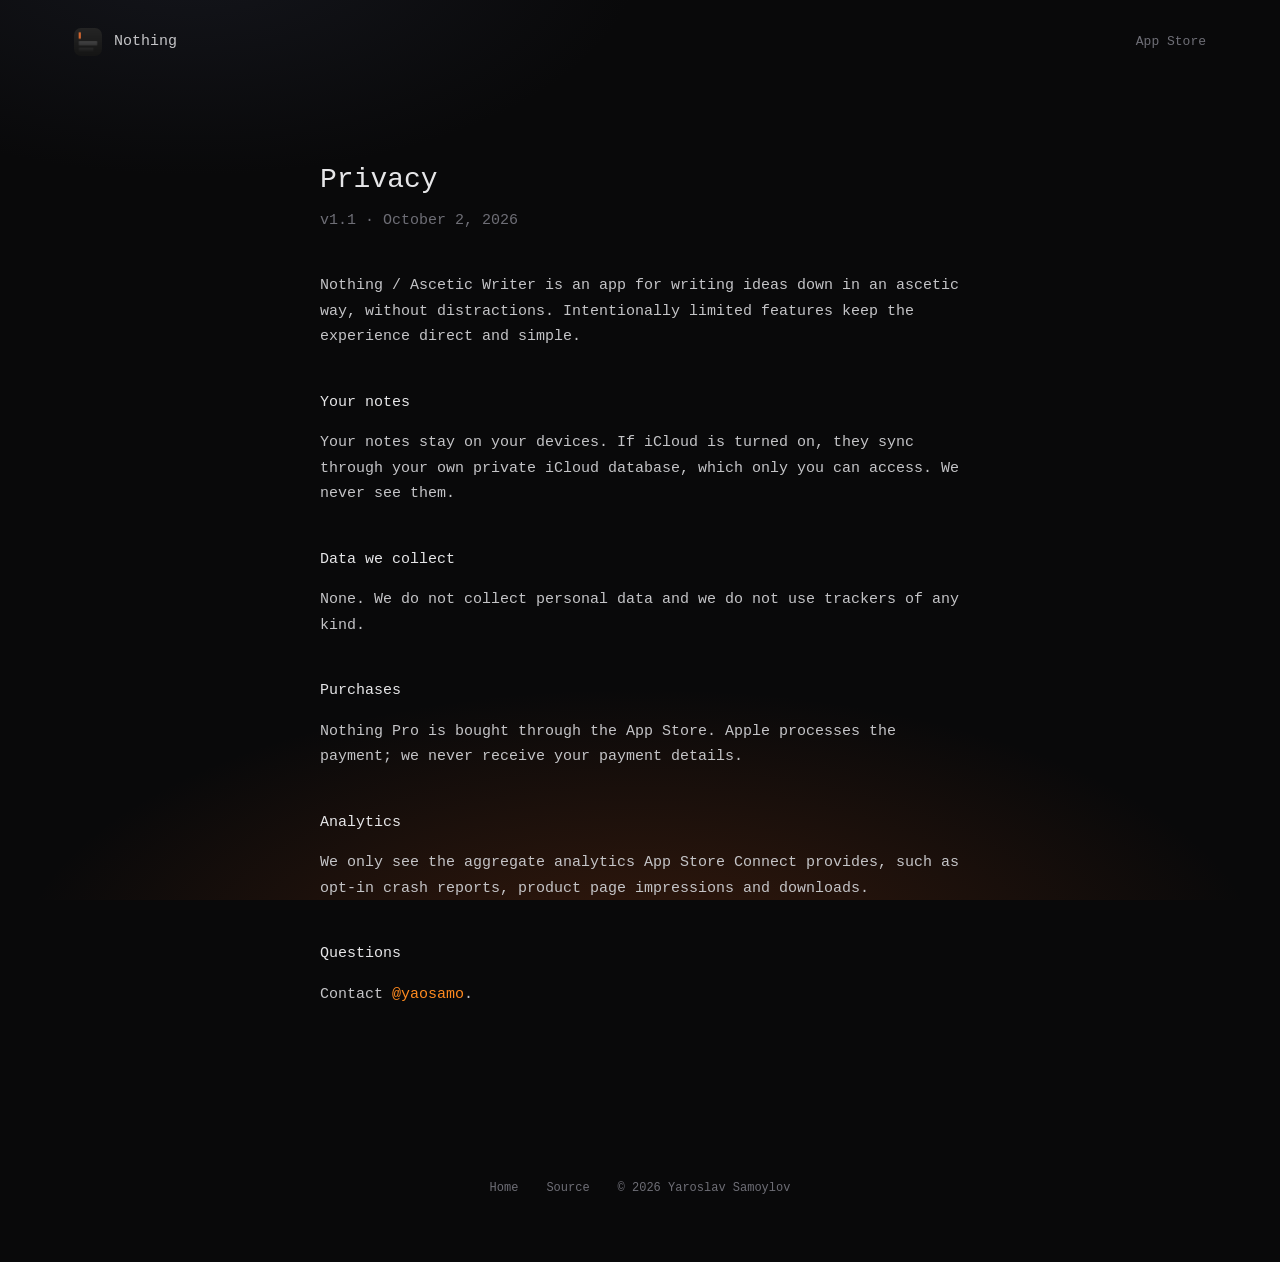
==== site/privacy.html @ 9fa5c8df "Add website in /site for Vercel - Ascetic dark landing page: blinking orange caret, centred app vide" ====
<!doctype html>
<html lang="en">
<head>
  <meta charset="utf-8">
  <meta name="viewport" content="width=device-width, initial-scale=1, viewport-fit=cover">
  <title>Privacy — Nothing</title>
  <meta name="description" content="Privacy policy for Nothing — Ascetic Writer.">
  <meta name="theme-color" content="#09090a">
  <link rel="icon" type="image/png" href="favicon.png">
  <link rel="stylesheet" href="style.css">
</head>
<body>
  <header class="top">
    <a class="brand" href="./">
      <img src="media/icon-256.png" alt="" width="28" height="28">
      <span>Nothing</span>
    </a>
    <a class="store-link" href="https://apps.apple.com/us/app/nothing-ascetic-writer/id1604460952">App Store</a>
  </header>

  <main>
    <article class="doc">
      <h1>Privacy</h1>
      <p class="meta">v1.1 · October 2, 2026</p>

      <p>Nothing / Ascetic Writer is an app for writing ideas down in an ascetic way, without distractions. Intentionally limited features keep the experience direct and simple.</p>

      <h2>Your notes</h2>
      <p>Your notes stay on your devices. If iCloud is turned on, they sync through your own private iCloud database, which only you can access. We never see them.</p>

      <h2>Data we collect</h2>
      <p>None. We do not collect personal data and we do not use trackers of any kind.</p>

      <h2>Purchases</h2>
      <p>Nothing Pro is bought through the App Store. Apple processes the payment; we never receive your payment details.</p>

      <h2>Analytics</h2>
      <p>We only see the aggregate analytics App Store Connect provides, such as opt-in crash reports, product page impressions and downloads.</p>

      <h2>Questions</h2>
      <p>Contact <a href="https://twitter.com/yaosamo">@yaosamo</a>.</p>
    </article>
  </main>

  <footer>
    <a href="./">Home</a>
    <a href="https://github.com/yaosamo/Writer">Source</a>
    <span>© 2026 Yaroslav Samoylov</span>
  </footer>
</body>
</html>
---- site/style.css ----
:root {
  --bg: #09090a;
  --text: #c4c4c7;
  --dim: #6e6e76;
  --line: rgba(255, 255, 255, 0.07);
  --caret: #ff8a1f;
  --mono: ui-monospace, "SF Mono", SFMono-Regular, Menlo, Consolas, monospace;
}

* { box-sizing: border-box; }

html { color-scheme: dark; -webkit-text-size-adjust: 100%; }

body {
  margin: 0;
  min-height: 100vh;
  background-color: var(--bg);
  /* a low warm glow, like the app icon's caret, and a faint cool one up top */
  background-image:
    radial-gradient(ellipse 70% 45% at 50% 108%, rgba(150, 62, 18, 0.32), transparent 70%),
    radial-gradient(ellipse 50% 35% at 15% -5%, rgba(40, 44, 60, 0.35), transparent 70%);
  background-attachment: fixed;
  color: var(--text);
  font-family: var(--mono);
  font-weight: 300;
  font-size: 15px;
  line-height: 1.7;
}

a { color: inherit; text-decoration: none; }
a:hover { color: #fff; }
a:focus-visible { outline: 1px solid var(--caret); outline-offset: 4px; border-radius: 4px; }

.top {
  display: flex;
  justify-content: space-between;
  align-items: center;
  max-width: 1180px;
  margin: 0 auto;
  padding: 28px 24px;
}
.brand { display: flex; align-items: center; gap: 12px; color: var(--text); }
.brand img { border-radius: 7px; }
.store-link { color: var(--dim); font-size: 13px; }

main { max-width: 1180px; margin: 0 auto; padding: 0 24px; }

.hero { text-align: center; padding: 14vh 0 9vh; }
.hero h1 {
  margin: 0;
  font-weight: 300;
  font-size: clamp(40px, 7vw, 72px);
  letter-spacing: -0.02em;
  color: #e6e6e8;
}
.hero p { margin: 18px 0 0; color: var(--dim); }

.caret {
  display: inline-block;
  width: 0.09em;
  height: 0.9em;
  margin-left: 0.12em;
  vertical-align: -0.08em;
  background: var(--caret);
  border-radius: 2px;
  animation: blink 1.1s steps(1) infinite;
}
@keyframes blink { 50% { opacity: 0; } }

.shot { margin: 0 auto; }
.shot video {
  display: block;
  width: 100%;
  height: auto;
  background: #0f120f;
  border-radius: 14px;
  box-shadow: 0 0 0 1px var(--line), 0 40px 120px rgba(0, 0, 0, 0.6);
}
.shot.mac { max-width: 1040px; }
.shot.mac video { aspect-ratio: 16 / 10; }
.shot.phone video { aspect-ratio: 590 / 1282; border-radius: 34px; }

.line, .price { text-align: center; padding: 16vh 0; color: var(--dim); }
.line p, .price p { margin: 0; }

.feature { padding: 4vh 0 12vh; }
.caption { text-align: center; color: var(--dim); margin: 0 0 32px; }
.pro {
  display: inline-block;
  margin-left: 8px;
  padding: 0 8px;
  border: 1px solid rgba(255, 138, 31, 0.45);
  border-radius: 999px;
  color: var(--caret);
  font-size: 11px;
  line-height: 20px;
  vertical-align: 1px;
}

.phones {
  display: grid;
  grid-template-columns: repeat(2, minmax(0, 300px));
  justify-content: center;
  gap: 48px;
}

.download {
  display: inline-block;
  margin-top: 40px;
  padding: 14px 26px;
  border: 1px solid rgba(255, 138, 31, 0.6);
  border-radius: 999px;
  color: var(--caret);
}
.download:hover { background: rgba(255, 138, 31, 0.08); color: var(--caret); }

footer {
  display: flex;
  justify-content: center;
  flex-wrap: wrap;
  gap: 28px;
  padding: 48px 24px 64px;
  color: var(--dim);
  font-size: 12px;
}

/* privacy page */
.doc { max-width: 640px; margin: 0 auto; padding: 8vh 0 12vh; }
.doc h1 { font-weight: 300; font-size: 28px; color: #e6e6e8; margin: 0 0 4px; }
.doc .meta { color: var(--dim); margin: 0 0 40px; }
.doc h2 { font-weight: 400; font-size: 15px; color: #e6e6e8; margin: 40px 0 8px; }
.doc a { color: var(--caret); }

@media (max-width: 640px) {
  .top, main { padding-left: 16px; padding-right: 16px; }
  .hero { padding: 10vh 0 6vh; }
  .shot video { border-radius: 10px; }
  .phones { grid-template-columns: minmax(0, 300px); gap: 32px; }
  .shot.phone video { border-radius: 28px; }
}

@media (prefers-reduced-motion: reduce) {
  .caret { animation: none; }
}
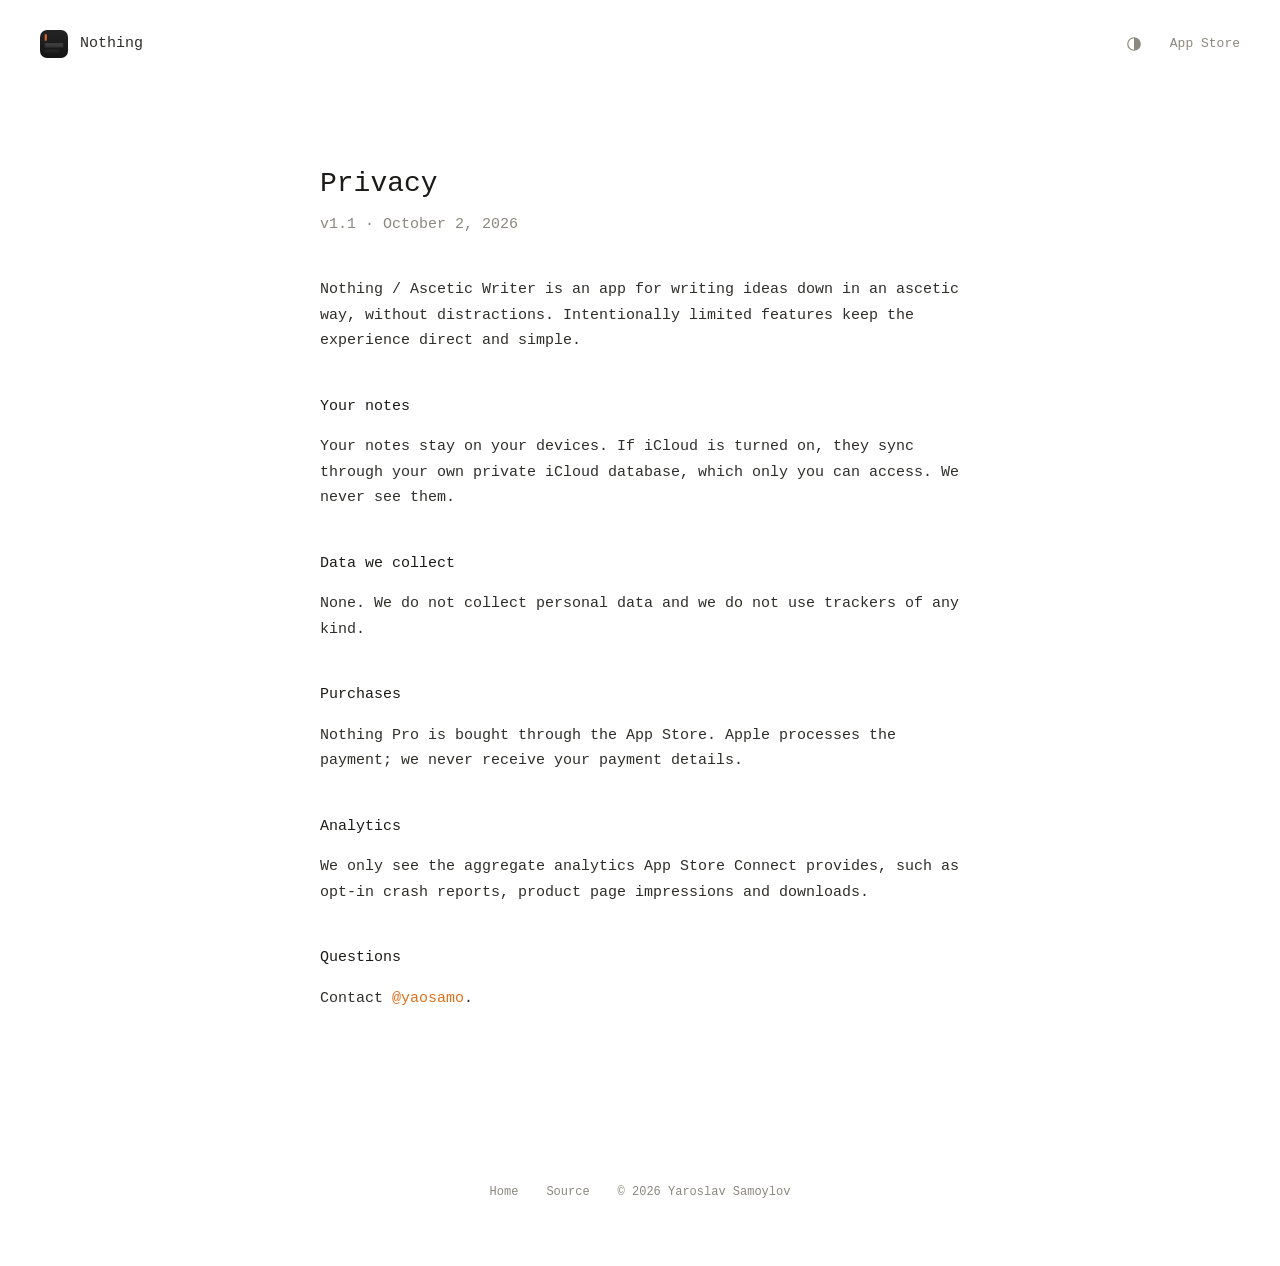
==== commit d3c71bda: "Site: abstract card backgrounds, light/dark mode, consistent captions - Each video on its own edge-t" ====
--- a/site/privacy.html
+++ b/site/privacy.html
@@ -5,9 +5,13 @@
   <meta name="viewport" content="width=device-width, initial-scale=1, viewport-fit=cover">
   <title>Privacy — Nothing</title>
   <meta name="description" content="Privacy policy for Nothing — Ascetic Writer.">
-  <meta name="theme-color" content="#09090a">
+  <meta name="theme-color" content="#09090a" media="(prefers-color-scheme: dark)">
+  <meta name="theme-color" content="#f3f1ec" media="(prefers-color-scheme: light)">
   <link rel="icon" type="image/png" href="favicon.png">
   <link rel="stylesheet" href="style.css">
+  <script>
+    try { var t = localStorage.getItem("theme"); if (t === "light" || t === "dark") document.documentElement.dataset.theme = t; } catch (e) {}
+  </script>
 </head>
 <body>
   <header class="top">
@@ -15,7 +19,12 @@
       <img src="media/icon-256.png" alt="" width="28" height="28">
       <span>Nothing</span>
     </a>
-    <a class="store-link" href="https://apps.apple.com/us/app/nothing-ascetic-writer/id1604460952">App Store</a>
+    <nav>
+      <button class="theme-toggle" type="button" aria-label="Switch to light mode" title="Light / dark">
+        <svg width="16" height="16" viewBox="0 0 16 16" aria-hidden="true"><circle cx="8" cy="8" r="6.25" fill="none" stroke="currentColor" stroke-width="1.2"/><path d="M8 1.75a6.25 6.25 0 0 1 0 12.5z" fill="currentColor"/></svg>
+      </button>
+      <a class="store-link" href="https://apps.apple.com/us/app/nothing-ascetic-writer/id1604460952">App Store</a>
+    </nav>
   </header>
 
   <main>
@@ -47,5 +56,6 @@
     <a href="https://github.com/yaosamo/Writer">Source</a>
     <span>© 2026 Yaroslav Samoylov</span>
   </footer>
+  <script src="theme.js"></script>
 </body>
 </html>
--- a/site/style.css
+++ b/site/style.css
@@ -1,59 +1,116 @@
 :root {
   --bg: #09090a;
   --text: #c4c4c7;
+  --strong: #e6e6e8;
   --dim: #6e6e76;
   --line: rgba(255, 255, 255, 0.07);
+  --card-top: rgba(255, 255, 255, 0.035);
+  --card-bottom: rgba(255, 255, 255, 0.012);
+  --card-shadow: rgba(0, 0, 0, 0.35);
+  --video-shadow: rgba(0, 0, 0, 0.55);
+  --glow-warm: rgba(150, 62, 18, 0.32);
+  --glow-cool: rgba(40, 44, 60, 0.35);
   --caret: #ff8a1f;
   --mono: ui-monospace, "SF Mono", SFMono-Regular, Menlo, Consolas, monospace;
+  color-scheme: dark;
+}
+
+/* Light: warm paper, same orange caret */
+@media (prefers-color-scheme: light) {
+  :root:not([data-theme="dark"]) {
+    --bg: #ffffff;
+    --text: #2f2e2b;
+    --strong: #1c1b19;
+    --dim: #8b887f;
+    --line: rgba(0, 0, 0, 0.07);
+    --card-top: rgba(255, 255, 255, 0.75);
+    --card-bottom: rgba(255, 255, 255, 0.45);
+    --card-shadow: rgba(60, 40, 20, 0.08);
+    --video-shadow: rgba(40, 30, 20, 0.22);
+    --glow-warm: rgba(255, 150, 70, 0);
+    --glow-cool: rgba(255, 255, 255, 0);
+    --caret: #e2701a;
+    color-scheme: light;
+  }
+}
+:root[data-theme="light"] {
+  --bg: #ffffff;
+  --text: #2f2e2b;
+  --strong: #1c1b19;
+  --dim: #8b887f;
+  --line: rgba(0, 0, 0, 0.07);
+  --card-top: rgba(255, 255, 255, 0.75);
+  --card-bottom: rgba(255, 255, 255, 0.45);
+  --card-shadow: rgba(60, 40, 20, 0.08);
+  --video-shadow: rgba(40, 30, 20, 0.22);
+  --glow-warm: rgba(255, 150, 70, 0);
+  --glow-cool: rgba(255, 255, 255, 0);
+  --caret: #e2701a;
+  color-scheme: light;
 }
 
 * { box-sizing: border-box; }
 
-html { color-scheme: dark; -webkit-text-size-adjust: 100%; }
+html { -webkit-text-size-adjust: 100%; }
 
 body {
   margin: 0;
   min-height: 100vh;
   background-color: var(--bg);
-  /* a low warm glow, like the app icon's caret, and a faint cool one up top */
+  /* a low warm glow, like the app icon's caret, and a faint one up top */
   background-image:
-    radial-gradient(ellipse 70% 45% at 50% 108%, rgba(150, 62, 18, 0.32), transparent 70%),
-    radial-gradient(ellipse 50% 35% at 15% -5%, rgba(40, 44, 60, 0.35), transparent 70%);
+    radial-gradient(ellipse 70% 45% at 50% 108%, var(--glow-warm), transparent 70%),
+    radial-gradient(ellipse 50% 35% at 15% -5%, var(--glow-cool), transparent 70%);
   background-attachment: fixed;
   color: var(--text);
   font-family: var(--mono);
   font-weight: 300;
   font-size: 15px;
   line-height: 1.7;
+  -webkit-font-smoothing: antialiased;
+  -moz-osx-font-smoothing: grayscale;
+  text-rendering: optimizeLegibility;
+  transition: background-color 0.3s, color 0.3s;
 }
 
 a { color: inherit; text-decoration: none; }
-a:hover { color: #fff; }
-a:focus-visible { outline: 1px solid var(--caret); outline-offset: 4px; border-radius: 4px; }
+a:hover { color: var(--strong); }
+a:focus-visible, button:focus-visible { outline: 1px solid var(--caret); outline-offset: 4px; border-radius: 4px; }
 
 .top {
   display: flex;
   justify-content: space-between;
   align-items: center;
-  max-width: 1180px;
-  margin: 0 auto;
-  padding: 28px 24px;
+  padding: 28px 40px;
 }
 .brand { display: flex; align-items: center; gap: 12px; color: var(--text); }
 .brand img { border-radius: 7px; }
+.top nav { display: flex; align-items: center; gap: 20px; }
 .store-link { color: var(--dim); font-size: 13px; }
+.theme-toggle {
+  display: grid;
+  place-items: center;
+  width: 32px;
+  height: 32px;
+  padding: 0;
+  border: 0;
+  border-radius: 50%;
+  background: transparent;
+  color: var(--dim);
+  cursor: pointer;
+}
+.theme-toggle:hover { color: var(--strong); background: var(--line); }
 
-main { max-width: 1180px; margin: 0 auto; padding: 0 24px; }
+main { padding: 0 16px; }
 
-.hero { text-align: center; padding: 14vh 0 9vh; }
+.hero { text-align: center; padding: 16vh 0 14vh; }
 .hero h1 {
-  margin: 0;
+  margin: 0 auto;
   font-weight: 300;
-  font-size: clamp(40px, 7vw, 72px);
-  letter-spacing: -0.02em;
-  color: #e6e6e8;
+  font-size: inherit;
+  line-height: inherit;
+  color: var(--text);
 }
-.hero p { margin: 18px 0 0; color: var(--dim); }
 
 .caret {
   display: inline-block;
@@ -67,6 +124,15 @@
 }
 @keyframes blink { 50% { opacity: 0; } }
 
+/* each video sits on its own card, edge to edge, over an abstract background */
+.feature { margin: 0 0 14vh; }
+.card {
+  padding: 88px 64px;
+  border-radius: 28px;
+  background: #111 var(--card-image) center / cover no-repeat;
+  box-shadow: inset 0 0 0 1px var(--line), 0 30px 80px var(--card-shadow);
+}
+
 .shot { margin: 0 auto; }
 .shot video {
   display: block;
@@ -74,45 +140,29 @@
   height: auto;
   background: #0f120f;
   border-radius: 14px;
-  box-shadow: 0 0 0 1px var(--line), 0 40px 120px rgba(0, 0, 0, 0.6);
+  box-shadow: 0 0 0 1px var(--line), 0 28px 70px var(--video-shadow);
 }
-.shot.mac { max-width: 1040px; }
+.shot.mac { max-width: 1400px; }
 .shot.mac video { aspect-ratio: 16 / 10; }
-.shot.phone video { aspect-ratio: 590 / 1282; border-radius: 34px; }
+.shot.phone video { aspect-ratio: 590 / 1282; border-radius: 40px; }
 
-.line, .price { text-align: center; padding: 16vh 0; color: var(--dim); }
-.line p, .price p { margin: 0; }
+.price { text-align: center; padding: 4vh 0 14vh; color: var(--dim); }
+.price p { margin: 0; }
 
-.feature { padding: 4vh 0 12vh; }
-.caption { text-align: center; color: var(--dim); margin: 0 0 32px; }
-.pro {
-  display: inline-block;
-  margin-left: 8px;
-  padding: 0 8px;
-  border: 1px solid rgba(255, 138, 31, 0.45);
-  border-radius: 999px;
-  color: var(--caret);
-  font-size: 11px;
-  line-height: 20px;
-  vertical-align: 1px;
-}
+/* every caption sits above its card */
+.caption { text-align: center; color: var(--dim); margin: 0 0 28px; }
 
-.phones {
-  display: grid;
-  grid-template-columns: repeat(2, minmax(0, 300px));
-  justify-content: center;
-  gap: 48px;
-}
+.shot.phone { max-width: 380px; }
 
 .download {
   display: inline-block;
   margin-top: 40px;
   padding: 14px 26px;
-  border: 1px solid rgba(255, 138, 31, 0.6);
+  border: 1px solid var(--caret);
   border-radius: 999px;
   color: var(--caret);
 }
-.download:hover { background: rgba(255, 138, 31, 0.08); color: var(--caret); }
+.download:hover { background: color-mix(in srgb, var(--caret) 10%, transparent); color: var(--caret); }
 
 footer {
   display: flex;
@@ -126,19 +176,23 @@
 
 /* privacy page */
 .doc { max-width: 640px; margin: 0 auto; padding: 8vh 0 12vh; }
-.doc h1 { font-weight: 300; font-size: 28px; color: #e6e6e8; margin: 0 0 4px; }
+.doc h1 { font-weight: 300; font-size: 28px; color: var(--strong); margin: 0 0 4px; }
 .doc .meta { color: var(--dim); margin: 0 0 40px; }
-.doc h2 { font-weight: 400; font-size: 15px; color: #e6e6e8; margin: 40px 0 8px; }
+.doc h2 { font-weight: 400; font-size: 15px; color: var(--strong); margin: 40px 0 8px; }
 .doc a { color: var(--caret); }
 
-@media (max-width: 640px) {
-  .top, main { padding-left: 16px; padding-right: 16px; }
-  .hero { padding: 10vh 0 6vh; }
-  .shot video { border-radius: 10px; }
-  .phones { grid-template-columns: minmax(0, 300px); gap: 32px; }
-  .shot.phone video { border-radius: 28px; }
+@media (max-width: 760px) {
+  .top { padding: 20px 16px; }
+  main { padding: 0 12px; }
+  .hero { padding: 10vh 0 8vh; }
+  .feature { margin-bottom: 9vh; }
+  .card { padding: 32px 14px; border-radius: 20px; }
+  .shot video { border-radius: 8px; }
+  .shot.phone { max-width: 280px; }
+  .shot.phone video { border-radius: 30px; }
 }
 
 @media (prefers-reduced-motion: reduce) {
   .caret { animation: none; }
+  body { transition: none; }
 }
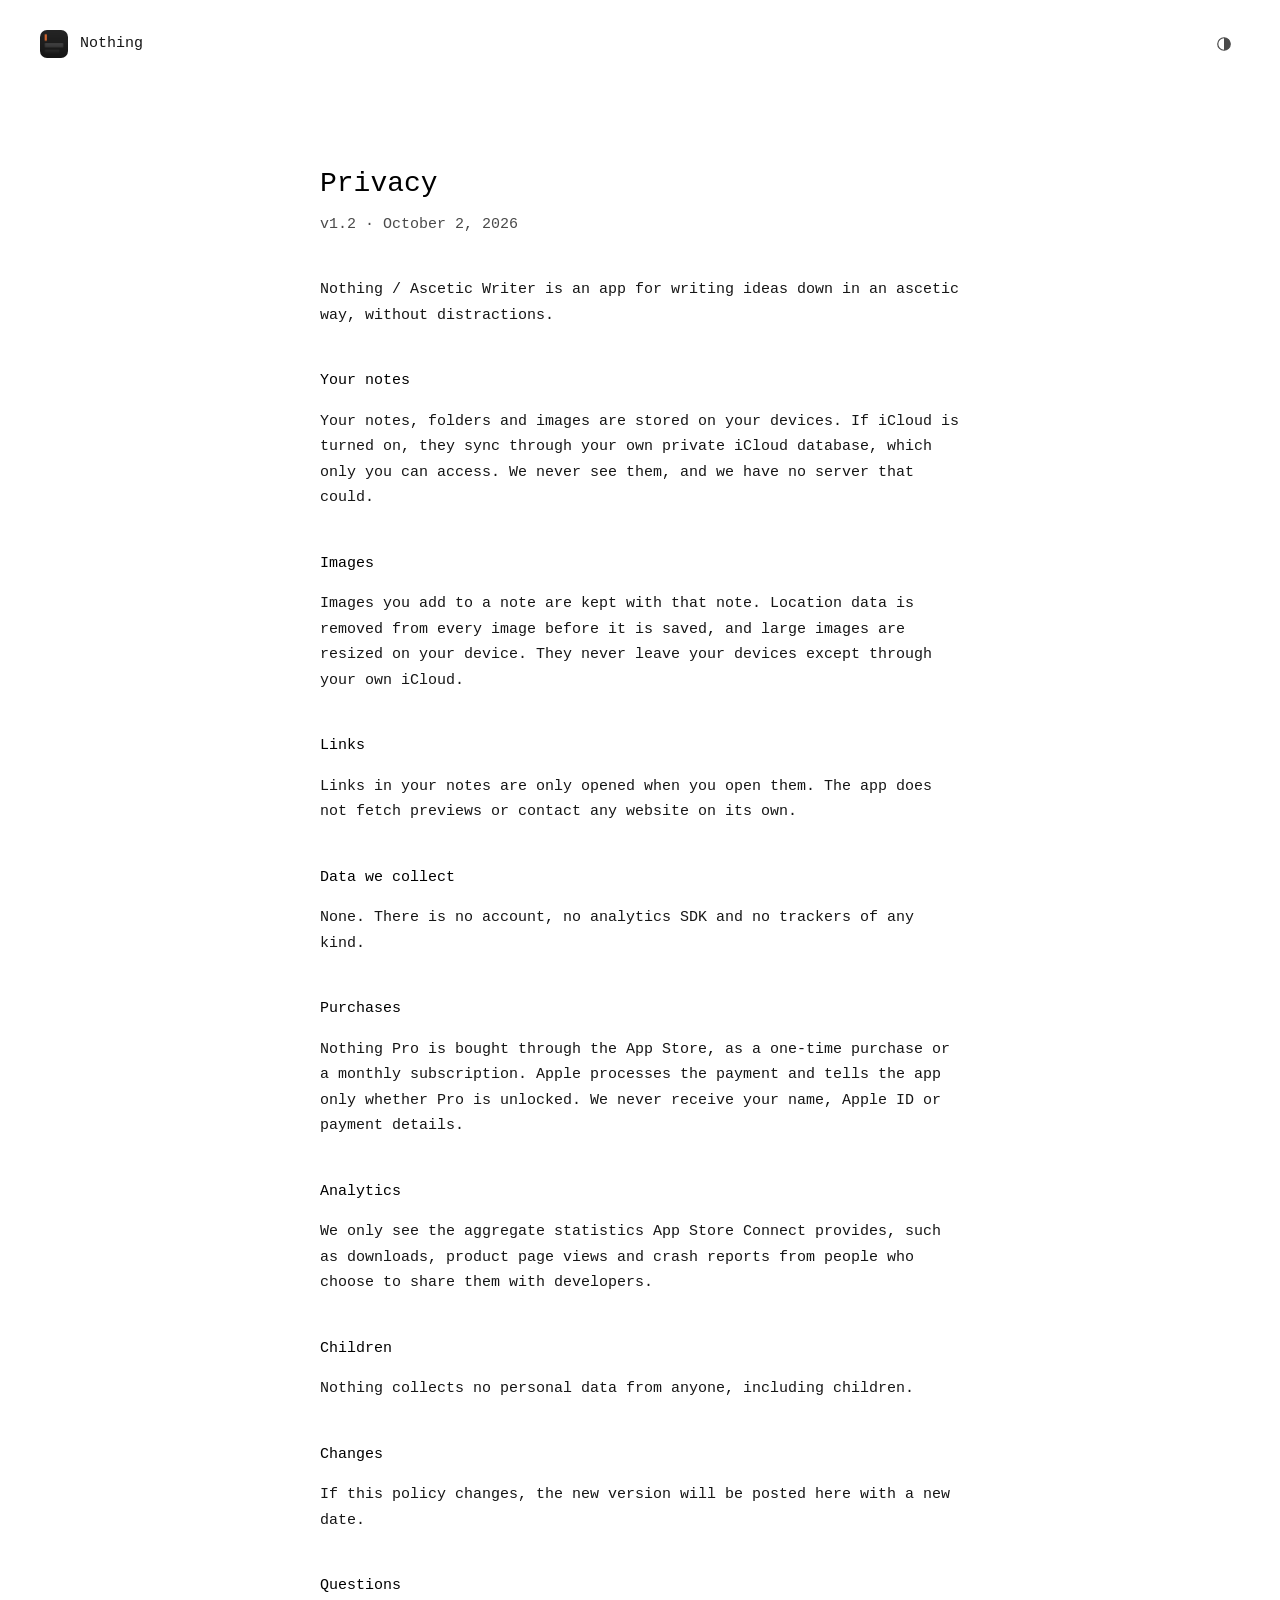
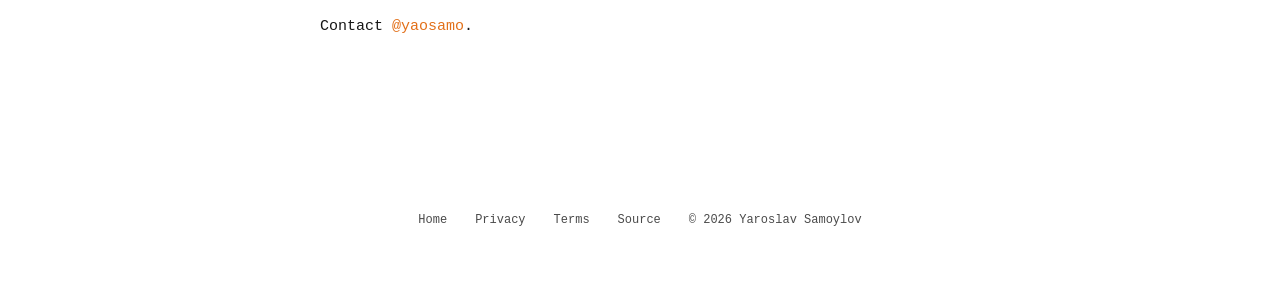
==== commit 2668a101: "Paywall plan selector and lighter surface; real app hero video on the site; privacy and terms update" ====
--- a/site/privacy.html
+++ b/site/privacy.html
@@ -23,28 +23,39 @@
       <button class="theme-toggle" type="button" aria-label="Switch to light mode" title="Light / dark">
         <svg width="16" height="16" viewBox="0 0 16 16" aria-hidden="true"><circle cx="8" cy="8" r="6.25" fill="none" stroke="currentColor" stroke-width="1.2"/><path d="M8 1.75a6.25 6.25 0 0 1 0 12.5z" fill="currentColor"/></svg>
       </button>
-      <a class="store-link" href="https://apps.apple.com/us/app/nothing-ascetic-writer/id1604460952">App Store</a>
     </nav>
   </header>
 
   <main>
     <article class="doc">
       <h1>Privacy</h1>
-      <p class="meta">v1.1 · October 2, 2026</p>
+      <p class="meta">v1.2 · October 2, 2026</p>
 
-      <p>Nothing / Ascetic Writer is an app for writing ideas down in an ascetic way, without distractions. Intentionally limited features keep the experience direct and simple.</p>
+      <p>Nothing / Ascetic Writer is an app for writing ideas down in an ascetic way, without distractions.</p>
 
       <h2>Your notes</h2>
-      <p>Your notes stay on your devices. If iCloud is turned on, they sync through your own private iCloud database, which only you can access. We never see them.</p>
+      <p>Your notes, folders and images are stored on your devices. If iCloud is turned on, they sync through your own private iCloud database, which only you can access. We never see them, and we have no server that could.</p>
+
+      <h2>Images</h2>
+      <p>Images you add to a note are kept with that note. Location data is removed from every image before it is saved, and large images are resized on your device. They never leave your devices except through your own iCloud.</p>
+
+      <h2>Links</h2>
+      <p>Links in your notes are only opened when you open them. The app does not fetch previews or contact any website on its own.</p>
 
       <h2>Data we collect</h2>
-      <p>None. We do not collect personal data and we do not use trackers of any kind.</p>
+      <p>None. There is no account, no analytics SDK and no trackers of any kind.</p>
 
       <h2>Purchases</h2>
-      <p>Nothing Pro is bought through the App Store. Apple processes the payment; we never receive your payment details.</p>
+      <p>Nothing Pro is bought through the App Store, as a one-time purchase or a monthly subscription. Apple processes the payment and tells the app only whether Pro is unlocked. We never receive your name, Apple ID or payment details.</p>
 
       <h2>Analytics</h2>
-      <p>We only see the aggregate analytics App Store Connect provides, such as opt-in crash reports, product page impressions and downloads.</p>
+      <p>We only see the aggregate statistics App Store Connect provides, such as downloads, product page views and crash reports from people who choose to share them with developers.</p>
+
+      <h2>Children</h2>
+      <p>Nothing collects no personal data from anyone, including children.</p>
+
+      <h2>Changes</h2>
+      <p>If this policy changes, the new version will be posted here with a new date.</p>
 
       <h2>Questions</h2>
       <p>Contact <a href="https://twitter.com/yaosamo">@yaosamo</a>.</p>
@@ -53,6 +64,8 @@
 
   <footer>
     <a href="./">Home</a>
+    <a href="privacy.html">Privacy</a>
+    <a href="terms.html">Terms</a>
     <a href="https://github.com/yaosamo/Writer">Source</a>
     <span>© 2026 Yaroslav Samoylov</span>
   </footer>
--- a/site/style.css
+++ b/site/style.css
@@ -1,8 +1,8 @@
 :root {
   --bg: #09090a;
-  --text: #c4c4c7;
-  --strong: #e6e6e8;
-  --dim: #6e6e76;
+  --text: #ededee;
+  --strong: #ffffff;
+  --dim: #b4b4b8;
   --line: rgba(255, 255, 255, 0.07);
   --card-top: rgba(255, 255, 255, 0.035);
   --card-bottom: rgba(255, 255, 255, 0.012);
@@ -11,6 +11,10 @@
   --glow-warm: rgba(150, 62, 18, 0.32);
   --glow-cool: rgba(40, 44, 60, 0.35);
   --caret: #ff8a1f;
+  --panel: #4c4c4c;
+  --editor-bg: #0f120f;
+  --editor-text: #b8b8ba;
+  --editor-dim: #787885;
   --mono: ui-monospace, "SF Mono", SFMono-Regular, Menlo, Consolas, monospace;
   color-scheme: dark;
 }
@@ -19,9 +23,9 @@
 @media (prefers-color-scheme: light) {
   :root:not([data-theme="dark"]) {
     --bg: #ffffff;
-    --text: #2f2e2b;
-    --strong: #1c1b19;
-    --dim: #8b887f;
+    --text: #161616;
+    --strong: #000000;
+    --dim: #4a4a4a;
     --line: rgba(0, 0, 0, 0.07);
     --card-top: rgba(255, 255, 255, 0.75);
     --card-bottom: rgba(255, 255, 255, 0.45);
@@ -30,14 +34,22 @@
     --glow-warm: rgba(255, 150, 70, 0);
     --glow-cool: rgba(255, 255, 255, 0);
     --caret: #e2701a;
+    --panel: #efefef;
+    --editor-bg: #f6f4ef;
+    --editor-text: #2a2a2a;
+    --editor-dim: #8e8c86;
     color-scheme: light;
   }
 }
 :root[data-theme="light"] {
+  --panel: #efefef;
+  --editor-bg: #f6f4ef;
+  --editor-text: #2a2a2a;
+  --editor-dim: #8e8c86;
   --bg: #ffffff;
-  --text: #2f2e2b;
-  --strong: #1c1b19;
-  --dim: #8b887f;
+  --text: #161616;
+  --strong: #000000;
+  --dim: #4a4a4a;
   --line: rgba(0, 0, 0, 0.07);
   --card-top: rgba(255, 255, 255, 0.75);
   --card-bottom: rgba(255, 255, 255, 0.45);
@@ -101,17 +113,6 @@
 }
 .theme-toggle:hover { color: var(--strong); background: var(--line); }
 
-main { padding: 0 16px; }
-
-.hero { text-align: center; padding: 16vh 0 14vh; }
-.hero h1 {
-  margin: 0 auto;
-  font-weight: 300;
-  font-size: inherit;
-  line-height: inherit;
-  color: var(--text);
-}
-
 .caret {
   display: inline-block;
   width: 0.09em;
@@ -124,45 +125,18 @@
 }
 @keyframes blink { 50% { opacity: 0; } }
 
-/* each video sits on its own card, edge to edge, over an abstract background */
-.feature { margin: 0 0 14vh; }
-.card {
-  padding: 88px 64px;
-  border-radius: 28px;
-  background: #111 var(--card-image) center / cover no-repeat;
-  box-shadow: inset 0 0 0 1px var(--line), 0 30px 80px var(--card-shadow);
-}
-
-.shot { margin: 0 auto; }
-.shot video {
-  display: block;
-  width: 100%;
-  height: auto;
-  background: #0f120f;
-  border-radius: 14px;
-  box-shadow: 0 0 0 1px var(--line), 0 28px 70px var(--video-shadow);
-}
-.shot.mac { max-width: 1400px; }
-.shot.mac video { aspect-ratio: 16 / 10; }
-.shot.phone video { aspect-ratio: 590 / 1282; border-radius: 40px; }
-
-.price { text-align: center; padding: 4vh 0 14vh; color: var(--dim); }
+.price { text-align: center; padding: 4vh 0 14vh; color: var(--text); }
 .price p { margin: 0; }
-
-/* every caption sits above its card */
-.caption { text-align: center; color: var(--dim); margin: 0 0 28px; }
-
-.shot.phone { max-width: 380px; }
 
 .download {
   display: inline-block;
   margin-top: 40px;
   padding: 14px 26px;
-  border: 1px solid var(--caret);
   border-radius: 999px;
-  color: var(--caret);
-}
-.download:hover { background: color-mix(in srgb, var(--caret) 10%, transparent); color: var(--caret); }
+  background: var(--strong);
+  color: var(--bg);
+}
+.download:hover { color: var(--bg); opacity: 0.88; }
 
 footer {
   display: flex;
@@ -183,16 +157,121 @@
 
 @media (max-width: 760px) {
   .top { padding: 20px 16px; }
-  main { padding: 0 12px; }
-  .hero { padding: 10vh 0 8vh; }
-  .feature { margin-bottom: 9vh; }
-  .card { padding: 32px 14px; border-radius: 20px; }
-  .shot video { border-radius: 8px; }
-  .shot.phone { max-width: 280px; }
-  .shot.phone video { border-radius: 30px; }
-}
+              }
 
 @media (prefers-reduced-motion: reduce) {
   .caret { animation: none; }
   body { transition: none; }
 }
+
+/* ---------- app-like opening screen ---------- */
+.top { position: absolute; top: 0; left: 0; right: 0; z-index: 2; }
+main { padding: 0; }
+.hero { height: 100vh; height: 100svh; }
+.hero-video { display: none; }
+/* Mac-size screens: the recorded app window under the header, as large as fits */
+@media (min-width: 761px) {
+  .top { position: static; }
+  .hero {
+    height: auto;
+    display: grid;
+    place-items: center;
+    padding: 0 16px;
+  }
+  .hero-video {
+    display: block;
+    width: min(100%, calc((100svh - 104px) * 1.6));
+    aspect-ratio: 16 / 10;
+    border-radius: 14px;
+    background: var(--editor-bg);
+    box-shadow: 0 24px 80px var(--video-shadow), 0 0 0 1px var(--line);
+  }
+  .hero .editor-hero { display: none; }
+}
+/* Stays on screen all the way down; dark on light, light on dark */
+.sticky-download {
+  position: fixed;
+  left: clamp(24px, 9vw, 160px);
+  bottom: clamp(24px, 6vh, 56px);
+  z-index: 5;
+  padding: 12px 20px;
+  border-radius: 999px;
+  background: var(--strong);
+  color: var(--bg);
+  font-size: 14px;
+  box-shadow: 0 8px 30px rgba(0, 0, 0, 0.18);
+  transition: transform 0.2s ease;
+}
+.sticky-download:hover { color: var(--bg); transform: translateY(-1px); }
+.editor-hero {
+  height: 100%;
+  padding: 0 clamp(24px, 9vw, 160px);
+  background: var(--editor-bg);
+  display: flex;
+  flex-direction: column;
+}
+
+.editor-header {
+  display: flex;
+  justify-content: space-between;
+  padding-top: clamp(120px, 20vh, 200px);
+  color: var(--editor-dim);
+  font-size: 14px;
+}
+.editor-text {
+  margin: clamp(56px, 10vh, 96px) 0 0;
+  max-width: 22ch;
+  font-weight: 300;
+  font-size: clamp(26px, 4vw, 48px);
+  line-height: 1.3;
+  color: var(--editor-text);
+}
+
+/* ---------- features: snippet on the left, words on the right ---------- */
+.features { padding: 18vh 16px 0; }
+.row {
+  display: grid;
+  grid-template-columns: minmax(0, 1.5fr) minmax(0, 1fr);
+  align-items: center;
+  gap: clamp(32px, 5vw, 80px);
+  max-width: 1280px;
+  margin: 0 auto 18vh;
+}
+/* every snippet is the same 16:10 panel; phones stand centred at full height */
+.snippet {
+  aspect-ratio: 16 / 10;
+  padding: clamp(20px, 3.5vw, 48px);
+  border-radius: 28px;
+  background: var(--panel);
+  display: grid;
+  grid-template: minmax(0, 1fr) / minmax(0, 1fr);
+  place-items: center;
+  overflow: hidden;
+}
+.snippet video {
+  display: block;
+  max-width: 100%;
+  max-height: 100%;
+  border-radius: 12px;
+  background: #0f120f;
+  box-shadow: 0 24px 60px var(--video-shadow);
+}
+/* the panel's inside is wider than 16:10, so both fit by height */
+.snippet video { height: 100%; width: auto; }
+.snippet.mac video { aspect-ratio: 16 / 10; }
+.snippet.phone video { aspect-ratio: 590 / 1282; border-radius: 28px; }
+.copy h2 { margin: 0 0 12px; font-weight: 400; font-size: 18px; color: var(--strong); }
+.copy p { margin: 0; color: var(--text); max-width: 36ch; }
+
+@media (max-width: 760px) {
+  .editor-hero { padding: 0 20px; }
+  .features { padding: 10vh 12px 0; }
+  .row { grid-template-columns: minmax(0, 1fr); gap: 20px; margin-bottom: 12vh; }
+  .snippet { border-radius: 20px; padding: 16px; }
+  .snippet.phone video { border-radius: 18px; }
+  .copy { padding: 0 8px; }
+}
+
+@media (max-width: 760px) {
+  .sticky-download { left: 20px; bottom: 20px; }
+}
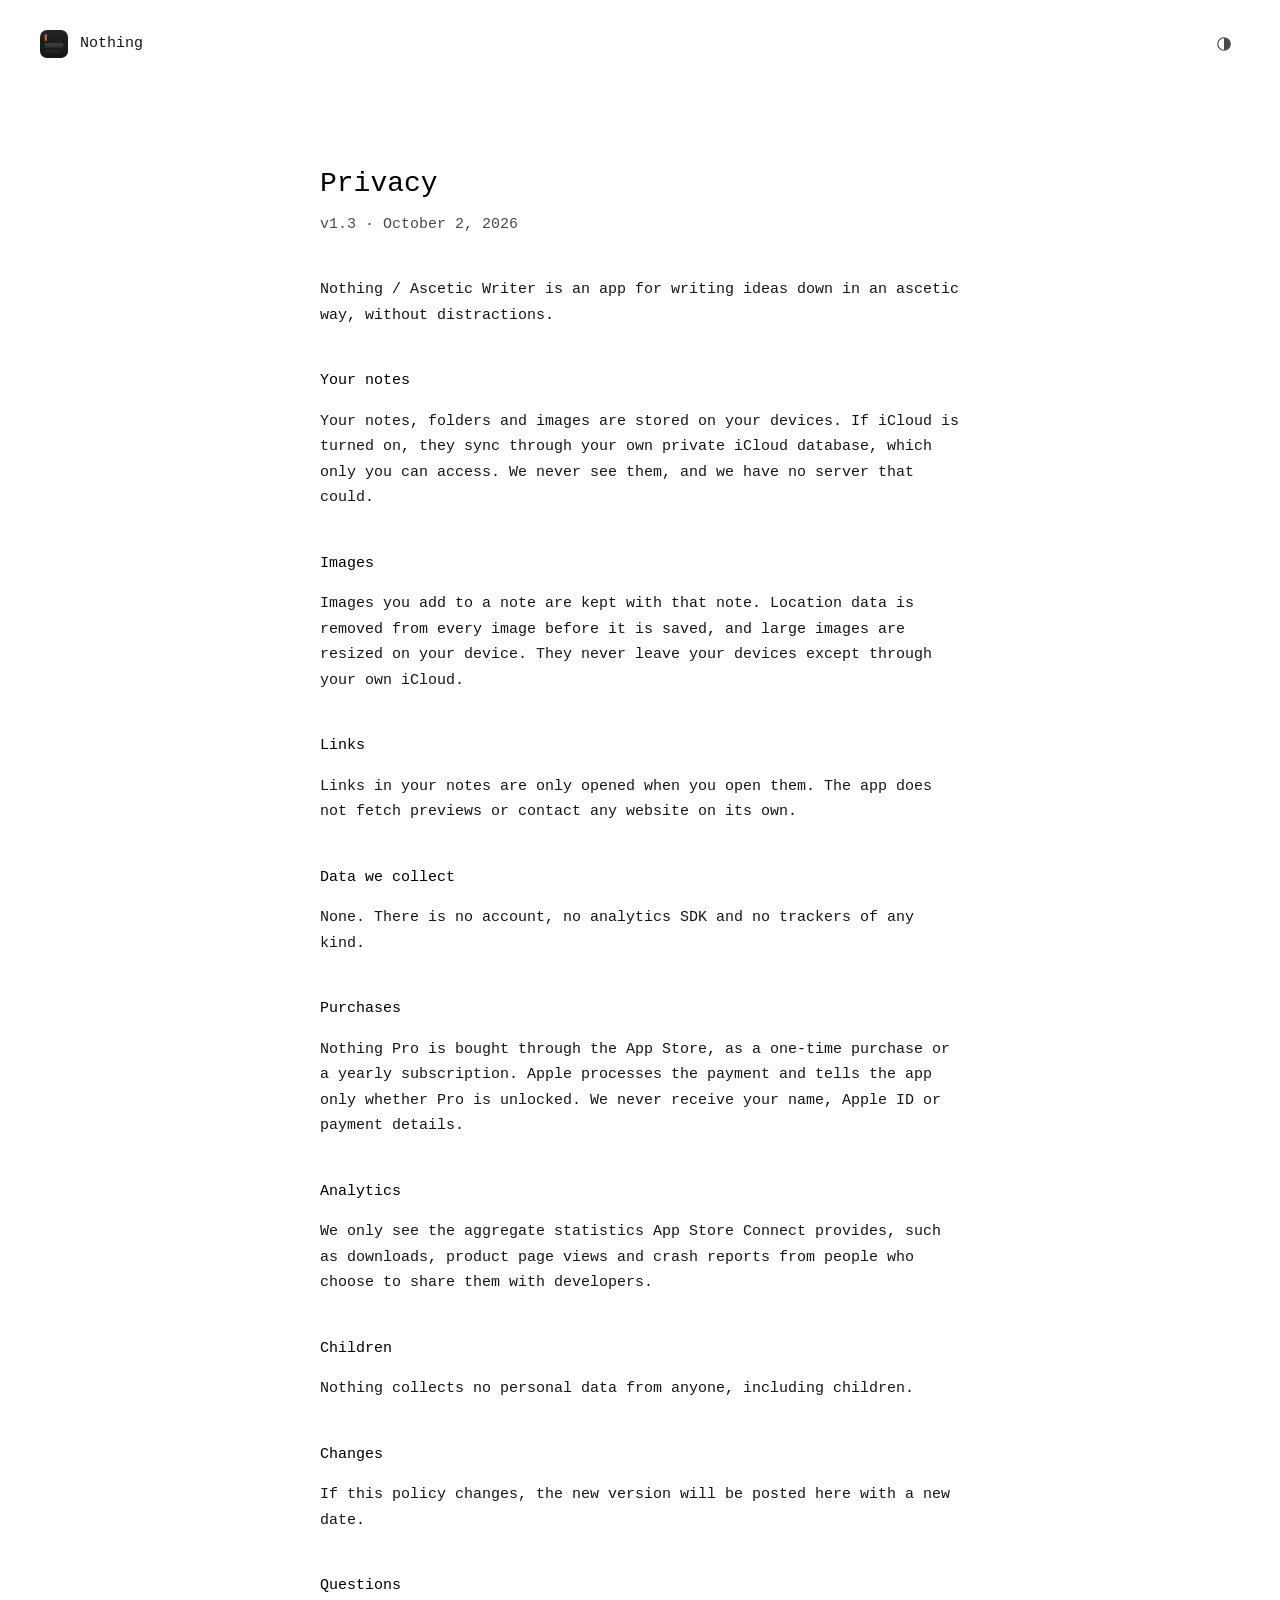
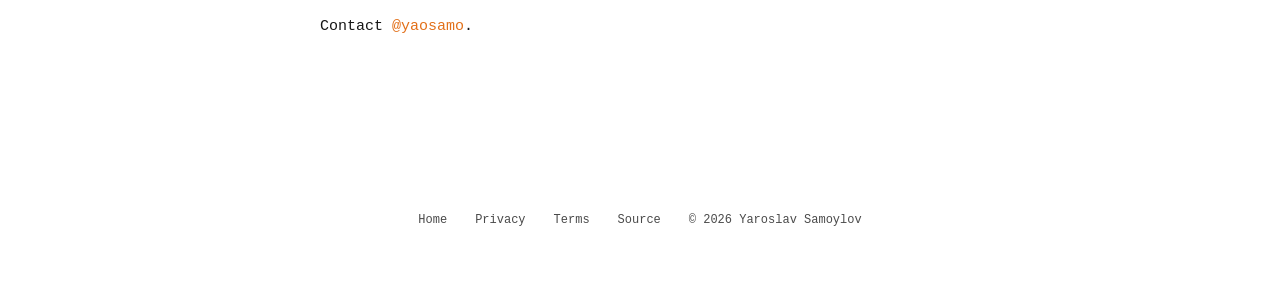
==== commit 8a6e3fba: "Yearly subscription instead of monthly; links point to nothing.yaosamo.com - Product com.yaosamo.Not" ====
--- a/site/privacy.html
+++ b/site/privacy.html
@@ -6,7 +6,7 @@
   <title>Privacy — Nothing</title>
   <meta name="description" content="Privacy policy for Nothing — Ascetic Writer.">
   <meta name="theme-color" content="#09090a" media="(prefers-color-scheme: dark)">
-  <meta name="theme-color" content="#f3f1ec" media="(prefers-color-scheme: light)">
+  <meta name="theme-color" content="#ffffff" media="(prefers-color-scheme: light)">
   <link rel="icon" type="image/png" href="favicon.png">
   <link rel="stylesheet" href="style.css">
   <script>
@@ -29,7 +29,7 @@
   <main>
     <article class="doc">
       <h1>Privacy</h1>
-      <p class="meta">v1.2 · October 2, 2026</p>
+      <p class="meta">v1.3 · October 2, 2026</p>
 
       <p>Nothing / Ascetic Writer is an app for writing ideas down in an ascetic way, without distractions.</p>
 
@@ -46,7 +46,7 @@
       <p>None. There is no account, no analytics SDK and no trackers of any kind.</p>
 
       <h2>Purchases</h2>
-      <p>Nothing Pro is bought through the App Store, as a one-time purchase or a monthly subscription. Apple processes the payment and tells the app only whether Pro is unlocked. We never receive your name, Apple ID or payment details.</p>
+      <p>Nothing Pro is bought through the App Store, as a one-time purchase or a yearly subscription. Apple processes the payment and tells the app only whether Pro is unlocked. We never receive your name, Apple ID or payment details.</p>
 
       <h2>Analytics</h2>
       <p>We only see the aggregate statistics App Store Connect provides, such as downloads, product page views and crash reports from people who choose to share them with developers.</p>
--- a/site/style.css
+++ b/site/style.css
@@ -35,17 +35,17 @@
     --glow-cool: rgba(255, 255, 255, 0);
     --caret: #e2701a;
     --panel: #efefef;
-    --editor-bg: #f6f4ef;
-    --editor-text: #2a2a2a;
-    --editor-dim: #8e8c86;
+    --editor-bg: #ffffff;
+    --editor-text: #262626;
+    --editor-dim: #999999;
     color-scheme: light;
   }
 }
 :root[data-theme="light"] {
   --panel: #efefef;
-  --editor-bg: #f6f4ef;
-  --editor-text: #2a2a2a;
-  --editor-dim: #8e8c86;
+  --editor-bg: #ffffff;
+  --editor-text: #262626;
+  --editor-dim: #999999;
   --bg: #ffffff;
   --text: #161616;
   --strong: #000000;
@@ -200,9 +200,16 @@
   color: var(--bg);
   font-size: 14px;
   box-shadow: 0 8px 30px rgba(0, 0, 0, 0.18);
-  transition: transform 0.2s ease;
+  transition: transform 0.2s ease, opacity 0.7s ease, filter 0.7s ease;
 }
 .sticky-download:hover { color: var(--bg); transform: translateY(-1px); }
+/* Dissolves away once the closing download button is on screen */
+.sticky-download.gone {
+  opacity: 0;
+  filter: blur(8px);
+  transform: scale(0.96);
+  pointer-events: none;
+}
 .editor-hero {
   height: 100%;
   padding: 0 clamp(24px, 9vw, 160px);
@@ -228,48 +235,33 @@
 }
 
 /* ---------- features: snippet on the left, words on the right ---------- */
-.features { padding: 18vh 16px 0; }
+.features { padding: 16vh 16px 0; }
+/* Each feature: a line of text, then the app itself, nearly full size */
 .row {
-  display: grid;
-  grid-template-columns: minmax(0, 1.5fr) minmax(0, 1fr);
+  max-width: 1200px;
+  margin: 0 auto 18vh;
+  display: flex;
+  flex-direction: column;
   align-items: center;
-  gap: clamp(32px, 5vw, 80px);
-  max-width: 1280px;
-  margin: 0 auto 18vh;
-}
-/* every snippet is the same 16:10 panel; phones stand centred at full height */
-.snippet {
-  aspect-ratio: 16 / 10;
-  padding: clamp(20px, 3.5vw, 48px);
-  border-radius: 28px;
-  background: var(--panel);
-  display: grid;
-  grid-template: minmax(0, 1fr) / minmax(0, 1fr);
-  place-items: center;
-  overflow: hidden;
-}
-.snippet video {
+}
+.copy { max-width: 40ch; margin-bottom: 36px; text-align: center; }
+.row video {
   display: block;
-  max-width: 100%;
-  max-height: 100%;
-  border-radius: 12px;
-  background: #0f120f;
-  box-shadow: 0 24px 60px var(--video-shadow);
-}
-/* the panel's inside is wider than 16:10, so both fit by height */
-.snippet video { height: 100%; width: auto; }
-.snippet.mac video { aspect-ratio: 16 / 10; }
-.snippet.phone video { aspect-ratio: 590 / 1282; border-radius: 28px; }
+  background: var(--editor-bg);
+  box-shadow: 0 30px 90px var(--video-shadow), 0 0 0 1px var(--line);
+}
+.row.mac video { width: 100%; aspect-ratio: 16 / 10; border-radius: 14px; }
+.row.phone video { height: min(82vh, 820px); aspect-ratio: 590 / 1282; border-radius: 44px; }
 .copy h2 { margin: 0 0 12px; font-weight: 400; font-size: 18px; color: var(--strong); }
-.copy p { margin: 0; color: var(--text); max-width: 36ch; }
+.copy p { margin: 0; color: var(--text); }
 
 @media (max-width: 760px) {
   .editor-hero { padding: 0 20px; }
   .features { padding: 10vh 12px 0; }
-  .row { grid-template-columns: minmax(0, 1fr); gap: 20px; margin-bottom: 12vh; }
-  .snippet { border-radius: 20px; padding: 16px; }
-  .snippet.phone video { border-radius: 18px; }
-  .copy { padding: 0 8px; }
+  .row { margin-bottom: 12vh; }
+  .copy { margin-bottom: 24px; padding: 0 8px; }
+  .row.mac video { border-radius: 8px; }
+  .row.phone video { height: auto; width: min(78vw, 360px); border-radius: 32px; }
 }
 
 @media (max-width: 760px) {
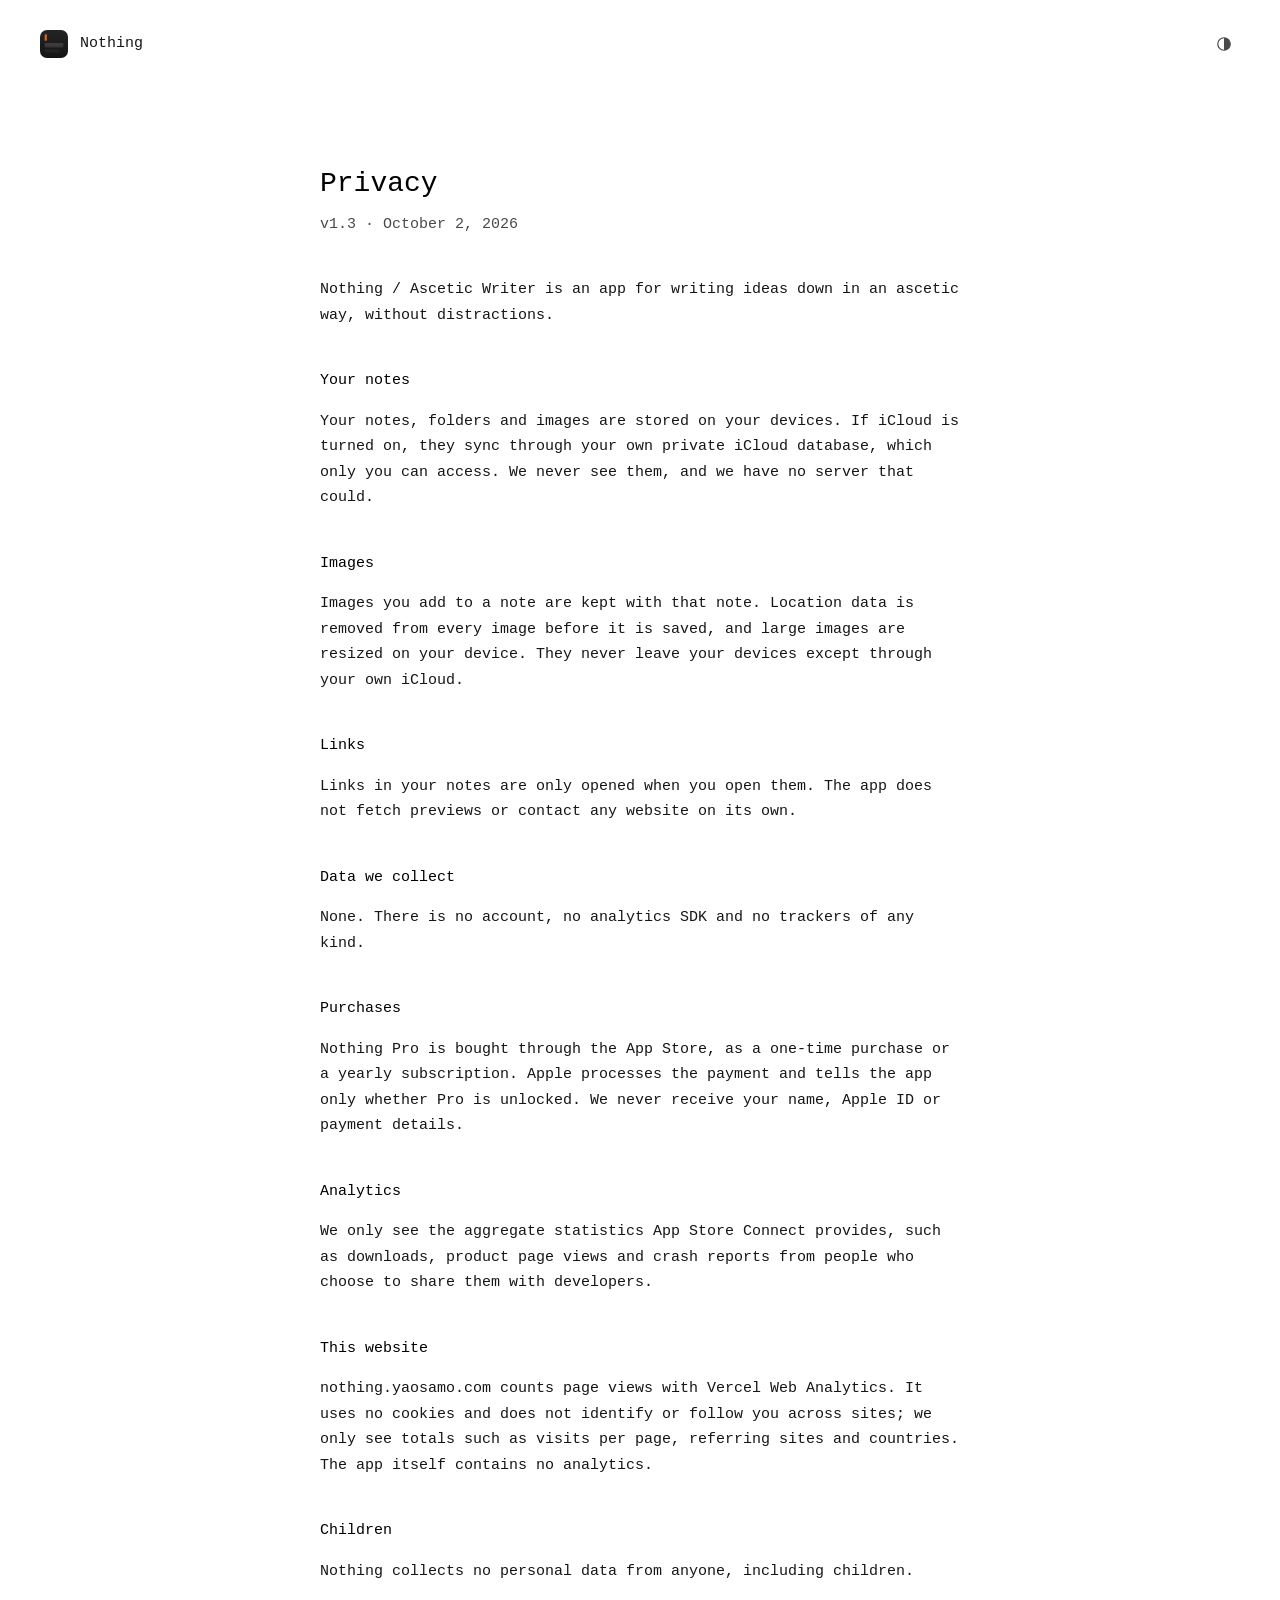
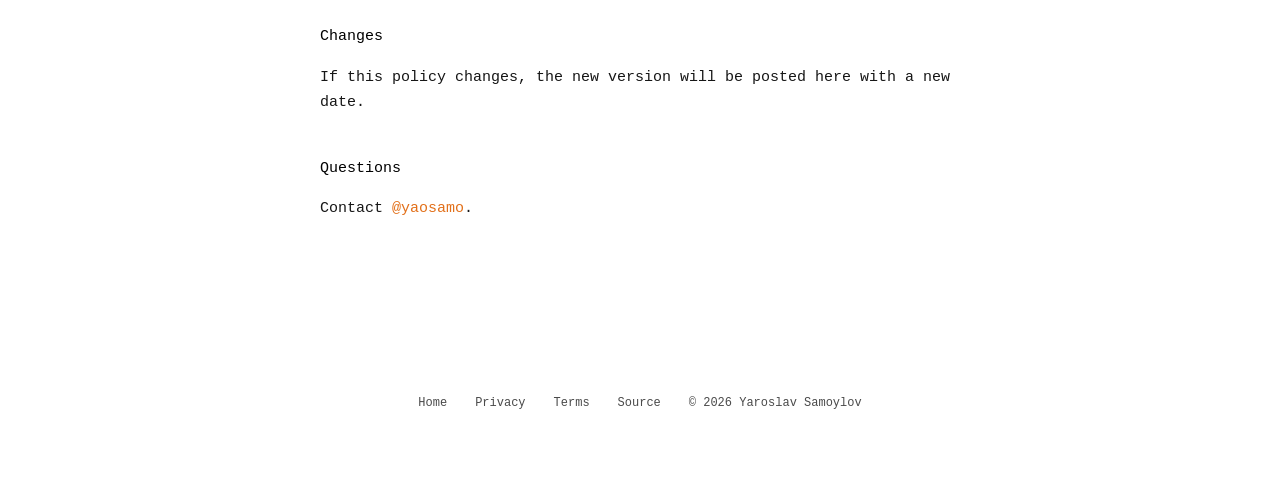
==== commit ce8166cb: "Site: Vercel Web Analytics on every page; privacy policy says what the website counts Co-Authored-By" ====
--- a/site/privacy.html
+++ b/site/privacy.html
@@ -12,6 +12,9 @@
   <script>
     try { var t = localStorage.getItem("theme"); if (t === "light" || t === "dark") document.documentElement.dataset.theme = t; } catch (e) {}
   </script>
+  <!-- Vercel Web Analytics: anonymous page views, no cookies -->
+  <script>window.va = window.va || function () { (window.vaq = window.vaq || []).push(arguments); };</script>
+  <script defer src="/_vercel/insights/script.js"></script>
 </head>
 <body>
   <header class="top">
@@ -51,6 +54,9 @@
       <h2>Analytics</h2>
       <p>We only see the aggregate statistics App Store Connect provides, such as downloads, product page views and crash reports from people who choose to share them with developers.</p>
 
+      <h2>This website</h2>
+      <p>nothing.yaosamo.com counts page views with Vercel Web Analytics. It uses no cookies and does not identify or follow you across sites; we only see totals such as visits per page, referring sites and countries. The app itself contains no analytics.</p>
+
       <h2>Children</h2>
       <p>Nothing collects no personal data from anyone, including children.</p>
 
